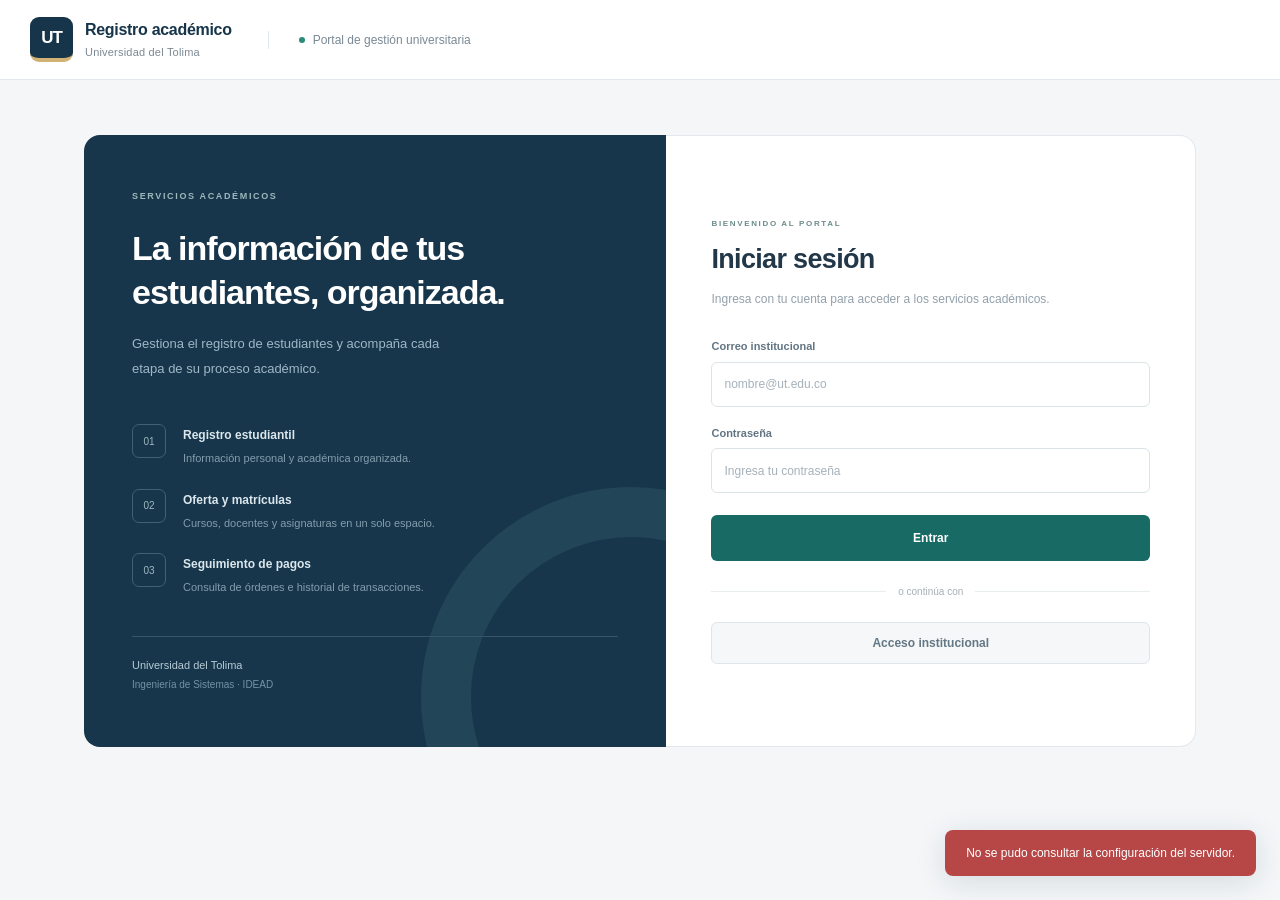
==== taller4-api/public/app/index.html @ c236e594 "new: tutoria 5" ====
<!doctype html>
<html lang="es">
<head>
<meta charset="utf-8">
<meta name="viewport" content="width=device-width, initial-scale=1">
<title>Registro académico · Universidad del Tolima</title>
<link rel="stylesheet" href="styles.css">
</head>
<body>
<header>
  <a class="marca" href="/" aria-label="Registro académico, inicio"><span class="marca-simbolo" aria-hidden="true">UT</span><span><strong>Registro académico</strong><small>Universidad del Tolima</small></span></a>
  <div class="cabecera-seccion"><span class="cabecera-indicador"></span> Portal de gestión universitaria</div>
  <div class="cuenta"><span class="quien" id="quien"></span><button class="b gris" id="salir" style="display:none">Salir</button></div>
</header>
<main id="main"></main>
<div id="toast" role="status" aria-live="polite"></div>
<div id="modal" role="dialog" aria-modal="true" aria-label="Formulario"><div class="box" id="box"></div></div>

<script src="app.js" defer></script>
</body>
</html>
---- taller4-api/public/app/styles.css ----
:root{--azul:#16354a;--azul2:#176b64;--gris:#f4f6f8;--borde:#e2e8ed;--rojo:#b74747;--verde:#277b60;--texto:#223748;--muted:#748390;--sidebar:244px}
*{box-sizing:border-box}body{margin:0;background:var(--gris);color:var(--texto);font-family:"Segoe UI",Arial,sans-serif;font-size:14px;line-height:1.5}button,input,select{font:inherit}button{cursor:pointer}button,a,input,select{ -webkit-tap-highlight-color:transparent}button:focus-visible,a:focus-visible,input:focus-visible,select:focus-visible{outline:3px solid #77b8b1;outline-offset:3px}button:disabled{opacity:.5;cursor:wait}svg{width:21px;height:21px;flex-shrink:0}h1,h2,h3,p{margin-top:0}h1,h2,h3{line-height:1.25;letter-spacing:-.025em}h2{font-size:20px;font-weight:650}small{font-size:12px}
header{height:80px;background:#fff;border-bottom:1px solid var(--borde);display:flex;align-items:center;padding:0 30px;gap:36px;position:relative;z-index:5}.marca{display:flex;align-items:center;gap:12px;text-decoration:none;color:var(--azul);flex-shrink:0}.marca-simbolo{width:43px;height:45px;background:var(--azul);color:#fff;display:grid;place-items:center;border-radius:9px;font-size:17px;font-weight:750;letter-spacing:-1px;border-bottom:4px solid #d2b274}.marca strong,.marca small{display:block}.marca strong{font-size:16px;letter-spacing:-.3px}.marca small{font-size:11px;color:#7b8894;letter-spacing:.2px;margin-top:2px}.cabecera-seccion{font-size:12px;color:#7a8995;border-left:1px solid var(--borde);padding-left:30px;display:flex;align-items:center;gap:8px}.cabecera-indicador{height:6px;width:6px;border-radius:50%;background:#2c8a77}.cuenta{display:flex;align-items:center;gap:20px;margin-left:auto}.quien{display:flex;align-items:center;gap:10px;font-size:12px}.quien strong,.quien small{display:block}.quien small{color:#87939c;font-size:11px}.avatar-cuenta{display:grid;place-items:center;background:#e8f0ef;color:var(--azul2);width:36px;height:36px;border-radius:50%;font-size:14px;font-weight:700}#salir{background:transparent;border:1px solid var(--borde);color:#687783;padding:7px 12px;font-size:12px}
main{max-width:1160px;margin:55px auto;padding:0 24px;display:grid;grid-template-columns:1.1fr 1fr;align-items:stretch}.autenticado header{position:sticky;top:0}.autenticado main{max-width:none;padding:0;margin:0;display:block}.barra-lateral{position:fixed;top:80px;bottom:0;left:0;width:var(--sidebar);background:#17364b;color:#c7d4dd;padding:32px 18px;display:flex;flex-direction:column;z-index:3}.nav-titulo{font-size:9px;font-weight:700;letter-spacing:1.5px;color:#8fa5b4;margin:0 16px 18px}nav{display:flex;flex-direction:column;gap:5px}nav button{display:flex;align-items:center;gap:13px;text-align:left;padding:13px 15px;border:0;border-radius:7px;background:transparent;color:#b9cbd7;font-size:13px;transition:background .15s}nav button:hover{background:#20475d;color:#fff}nav button.on{background:#2d575f;color:#fff;font-weight:600}nav button.on svg{color:#8bd0bf}nav button i{width:5px;height:5px;border-radius:50%;background:#91d3bf;margin-left:auto}.lateral-pie{margin: auto 14px 0;border-top:1px solid #355164;padding-top:25px}.lateral-emblema{display:grid;place-items:center;width:33px;height:33px;border:1px solid #54717e;border-radius:7px;color:#a7c5cd;font-size:11px;font-weight:700;margin-bottom:13px}.lateral-pie strong{display:block;font-size:12px;color:#dce6ec}.lateral-pie p{font-size:11px;color:#91a8b7;line-height:1.8;margin:6px 0 20px}.lateral-pie small{font-size:10px;color:#7f99aa}.contenido{margin-left:var(--sidebar);padding:30px 38px 0;max-width:1800px;min-width:0}.ruta-pagina{font-size:11px;color:#85949e;margin-bottom:25px}.ruta-pagina span{margin:0 10px;color:#b9c3ca}.encabezado-pagina{display:flex;justify-content:space-between;align-items:center;gap:18px;margin-bottom:28px}.eyebrow{font-size:9px;font-weight:750;letter-spacing:1.65px;color:#738d90;display:block;margin-bottom:9px}.encabezado-pagina h1{font-size:29px;letter-spacing:-.9px;margin-bottom:9px;font-weight:650}.encabezado-pagina p{font-size:12px;color:#82909b;margin:0}.etiqueta-acceso{display:flex;align-items:center;gap:7px;border:1px solid #dde8e5;background:#edf5f2;color:#4b7b6b;border-radius:20px;padding:7px 11px;font-size:10px;white-space:nowrap}.etiqueta-acceso svg{width:14px;height:14px}footer{display:flex;justify-content:space-between;border-top:1px solid var(--borde);padding:20px 0;color:#9aa7af;font-size:10px;margin-top:32px}
.card{background:#fff;border:1px solid var(--borde);border-radius:11px;padding:25px;margin-bottom:20px;box-shadow:0 3px 10px #1e354904}.der{display:flex;justify-content:space-between;align-items:center;gap:20px;margin-bottom:18px}.der h2{margin:0}.nota{font-size:12px;color:#86949f;line-height:1.7;margin-top:8px;margin-bottom:0}button.b{border:1px solid transparent;padding:10px 16px;border-radius:6px;background:var(--azul2);color:white;font-size:12px;font-weight:600;transition:filter .15s}button.b:hover{filter:brightness(.95)}button.b.gris{background:#f5f7f8;border-color:#dfe6eb;color:#647784}button.b.rojo{background:#fff3f2;color:#b55050;border-color:#f2dedd}input,select{display:block;width:100%;border:1px solid #dce4e8;border-radius:6px;background:#fff;color:#304b5d;min-height:42px;padding:10px 12px;font-size:12px;transition:border-color .15s}input::placeholder{color:#a6b1ba}input:focus,select:focus{border-color:#68a69b}.campo{margin-bottom:17px}.campo label,.filtros label{display:block;font-size:11px;font-weight:600;color:#627583;margin-bottom:7px}.filtros{display:flex;flex-wrap:wrap;gap:12px;align-items:end;margin-bottom:20px}.filtros>div{flex:0 1 190px;min-width:130px}.scroll{max-width:100%;overflow-x:auto}table{width:100%;border-collapse:collapse;font-size:12px;white-space:normal}th{background:#f6f8fa;color:#7b8d9b;font-size:9px;text-transform:uppercase;letter-spacing:.65px;text-align:left;padding:15px 18px;font-weight:650;border-bottom:1px solid var(--borde);white-space:nowrap}td{padding:19px 18px;border-bottom:1px solid #edf1f4;vertical-align:middle}tr:last-child td{border-bottom:0}tr:hover td{background:#fbfcfd}td button.b{padding:6px 10px;font-size:10px}.tag{display:inline-flex;align-items:center;gap:5px;border-radius:20px;padding:4px 9px;font-size:9px;letter-spacing:.15px;font-weight:650;background:#edf1f4;color:#72808b;white-space:nowrap}.tag:before{content:"";width:4px;height:4px;border-radius:50%;background:currentColor}.tag.ABIERTO,.tag.ACTIVA,.tag.ACTIVO,.tag.APROBADO{background:#eaf5ef;color:#388269}.tag.CERRADO,.tag.CANCELADA,.tag.RECHAZADO{background:#fceeed;color:#b2615e}.tag.PENDIENTE{background:#fff5df;color:#9f7925}.tag.REEMBOLSADO{background:#f0eaf9;color:#8165a7}.vacio{padding:50px 25px;color:#7d909c;font-size:12px;text-align:center}.vacio strong{color:#456173;font-size:14px}.vacio p{margin:8px 0 0}.paginacion{display:flex;gap:14px;align-items:center;justify-content:flex-end;margin-top:20px;font-size:11px;color:#80909c}.resumen{display:flex;gap:15px;flex-wrap:wrap}.resumen .card{flex:1;min-width:180px}
.registro-resumen{display:grid;grid-template-columns:280px 1fr;gap:20px;margin-bottom:24px}.resumen-principal{display:flex;align-items:center;gap:20px;background:white;border:1px solid var(--borde);border-radius:10px;padding:24px}.resumen-icono{height:50px;width:50px;border-radius:12px;background:#eaf3f1;color:#498e81;display:grid;place-items:center;flex-shrink:0}.resumen-icono svg{width:25px;height:25px}.resumen-principal>div>span{font-size:11px;color:#82909b}.resumen-principal strong{display:block;font-size:31px;color:#25475a;font-weight:650;line-height:1.3;margin:3px 0}.resumen-principal small{font-size:9px;color:#9ba8b0}.registro-ayuda{padding:25px 30px;border:1px solid #dce9e4;border-radius:10px;background:#edf4f0;position:relative;overflow:hidden}.registro-ayuda:after{content:"";width:140px;height:140px;position:absolute;right:-30px;top:22px;border:20px solid #e1ece6;border-radius:50%;pointer-events:none}.registro-ayuda .eyebrow{color:#7f9a8c;font-size:8px}.registro-ayuda h3{font-size:17px;font-weight:600;color:#416454;margin:8px 0}.registro-ayuda p{font-size:11px;color:#7e988b;position:relative;z-index:1;margin:0;max-width:85%}.directorio{padding:0;overflow:hidden}.directorio>.der{padding:25px 25px 20px;margin:0}.directorio h2{font-size:17px}.directorio .nota{font-size:11px}.filtros-directorio{background:#fcfdfd;padding:18px 25px;border-top:1px solid #edf1f4;border-bottom:1px solid #edf1f4;margin:0}.filtros-directorio>div{flex:0 1 360px}.filtros-directorio input{background:#fff;min-width:250px}.directorio .paginacion{margin:0;padding:18px 25px;border-top:1px solid var(--borde)}.persona{display:flex;align-items:center;gap:11px;min-width:220px}.avatar-estudiante{width:35px;height:35px;display:grid;place-items:center;border-radius:50%;background:#eef2f8;color:#687d9c;font-size:11px;font-weight:600;flex-shrink:0}.persona strong{display:block;font-size:12px;font-weight:600;color:#3b5264}.persona small{display:block;font-size:10px;color:#9aa6af;margin-top:4px}.documento{color:#7a8c98;font-size:11px}.programa{color:#667e90;font-size:11px}.acciones-columna{width:100px}
.bienvenida-login{background:#17364b;border-radius:16px 0 0 16px;padding:55px 48px;color:white;position:relative;overflow:hidden;display:flex;flex-direction:column;justify-content:center}.bienvenida-login:after{content:"";position:absolute;width:320px;height:320px;border:50px solid #224557;border-radius:50%;right:-175px;bottom:-160px;pointer-events:none}.bienvenida-login .eyebrow{color:#9bb8ba;margin-bottom:22px}.bienvenida-login h1{font-size:34px;line-height:1.3;font-weight:600;letter-spacing:-1px;margin-bottom:18px}.bienvenida-login>p{font-size:13px;color:#9fb7c7;line-height:1.9;max-width:340px}.login-servicios{display:flex;flex-direction:column;gap:22px;margin:30px 0 40px}.login-servicios>div{display:flex;gap:17px}.login-servicios>div>span{border:1px solid #406171;color:#9bb9c1;border-radius:7px;width:34px;height:34px;display:grid;place-items:center;font-size:10px;flex-shrink:0}.login-servicios strong{font-size:12px;font-weight:600;color:#dbe7ed}.login-servicios p{font-size:11px;color:#829ead;margin:5px 0 0}.login-pie{border-top:1px solid #365568;padding-top:20px;color:#b7cbd6;font-size:11px;position:relative;z-index:1}.login-pie span{display:block;color:#7492a4;font-size:10px;margin-top:4px}.login{padding:55px 45px;border-radius:0 16px 16px 0;border:1px solid var(--borde);border-left:0;margin:0;box-shadow:none;display:flex;flex-direction:column;justify-content:center;min-width:0}.login h2{font-size:27px;font-weight:650;margin:4px 0 12px!important}.login-descripcion{color:#93a0ab;font-size:12px;line-height:1.8;margin-bottom:28px}.login .eyebrow{color:#6d8c8b;font-size:8px}.login .campo{margin-bottom:18px}.login input{height:45px}.login #entrar{padding:13px!important;font-size:12px;margin-top:4px}.login #institucional{width:100%;padding:11px}.separador-login{display:flex;align-items:center;gap:12px;color:#a5b0b8;font-size:10px;margin:23px 0}.separador-login:before,.separador-login:after{content:"";height:1px;flex:1;background:#e8edf0}.demo-label{margin:24px 0 8px;color:#a4afb8;font-size:9px}.rapido{display:flex;gap:7px;flex-wrap:wrap}.rapido button.b{padding:5px 10px;font-size:9px;background:#f8f9fb;border-color:#e5eaee;font-weight:400}
#toast{position:fixed;bottom:24px;right:24px;padding:14px 21px;border-radius:8px;color:white;display:none;max-width:410px;z-index:50;font-size:12px;box-shadow:0 6px 30px #17364b22}#modal{position:fixed;inset:0;background:#102c44a6;backdrop-filter:blur(3px);display:none;align-items:center;justify-content:center;z-index:40;padding:20px}#modal .box{background:#fff;border-radius:13px;padding:30px;width:min(480px,100%);max-height:90vh;overflow:auto;box-shadow:0 20px 80px #0d243533}#modal .box.form-registro{width:min(660px,100%)}#modal h3{font-size:23px;font-weight:650;margin:0 0 10px}.modal-encabezado{padding-bottom:22px;margin-bottom:20px;border-bottom:1px solid #edf1f4}.modal-acciones{border-top:1px solid #edf1f4;padding-top:20px}.form-registro .campos-formulario{display:grid;grid-template-columns:1fr 1fr;gap:0 20px}.form-registro .campo:last-child{grid-column:1/-1}
@media(min-width:1600px){.contenido{padding-left:55px;padding-right:55px}}@media(max-width:1100px){:root{--sidebar:210px}.cabecera-seccion{display:none}.contenido{padding:27px 24px 0}.registro-resumen{grid-template-columns:245px 1fr}.registro-ayuda{padding:23px}.bienvenida-login{padding:40px 30px}.login{padding:45px 35px}.bienvenida-login h1{font-size:29px}}
@media(max-width:800px){header{height:72px;padding:0 20px;gap:15px}.marca strong{font-size:14px}.marca small{font-size:10px}.marca-simbolo{width:37px;height:40px;font-size:15px}.autenticado .barra-lateral{position:relative;top:auto;bottom:auto;width:auto;padding:10px 12px;display:block}.nav-titulo,.lateral-pie{display:none}nav{flex-direction:row;overflow-x:auto;gap:5px;scrollbar-width:thin}nav button{flex-shrink:0;padding:10px 12px;font-size:11px;gap:8px}nav button svg{width:16px;height:16px}nav button i{display:none}.contenido{margin-left:0;padding:24px 20px 0}.quien strong{max-width:140px;overflow:hidden;text-overflow:ellipsis;white-space:nowrap}.encabezado-pagina h1{font-size:25px}.registro-resumen{grid-template-columns:230px 1fr}.registro-ayuda{padding:22px}.registro-ayuda h3{font-size:15px}.etiqueta-acceso{display:none}main{margin:30px auto;padding:0 20px}.bienvenida-login{padding:35px 28px}.bienvenida-login h1{font-size:25px}.login{padding:35px 28px}.login-servicios{gap:16px;margin:20px 0 30px}.login-servicios p{font-size:10px}.bienvenida-login>p{font-size:12px}}
@media(max-width:600px){header{height:72px;padding:0 15px}.cuenta{gap:10px}.avatar-cuenta{display:none}.quien strong{max-width:105px;font-size:10px}.quien small{font-size:9px}#salir{padding:5px 7px;font-size:10px}.marca{gap:8px}.marca strong{font-size:12px}.marca small{font-size:8px}.marca-simbolo{width:32px;height:36px;font-size:13px}.contenido{padding:20px 14px 0}.ruta-pagina{margin-bottom:19px;font-size:10px}.encabezado-pagina{margin-bottom:21px}.encabezado-pagina h1{font-size:24px}.encabezado-pagina p{font-size:11px;line-height:1.8}.registro-resumen{grid-template-columns:1fr;gap:12px;margin-bottom:17px}.resumen-principal{padding:18px 22px}.resumen-principal strong{font-size:27px}.registro-ayuda{padding:20px 22px}.registro-ayuda p{max-width:90%}.card{padding:18px}.directorio{padding:0}.directorio>.der{padding:20px;align-items:flex-start;flex-direction:column;gap:15px}.directorio>.der button{width:100%}.filtros-directorio{padding:16px 20px;gap:10px}.filtros-directorio>div{flex:1;min-width:0}.filtros-directorio input{min-width:0}.filtros-directorio button{padding:10px}.directorio th,.directorio td{padding:14px 16px}.der{flex-wrap:wrap}.filtros{gap:10px}.filtros>div{flex:1 1 130px}.paginacion{justify-content:center;gap:10px}footer{font-size:9px;gap:10px;flex-wrap:wrap}main{display:block;margin:24px auto;padding:0 16px}.bienvenida-login{display:none}.login{padding:32px 26px;border:1px solid var(--borde);border-radius:12px;max-width:440px;margin:auto;min-height:570px}.login h2{font-size:25px!important}.login-descripcion{margin-bottom:24px}.form-registro .campos-formulario{grid-template-columns:1fr;gap:0}#modal{padding:14px}#modal .box{padding:23px;max-height:94vh}#modal h3{font-size:21px}#toast{left:14px;right:14px;bottom:14px;max-width:none}.tabla-estudiantes{min-width:680px}}
.registro-ayuda>h3,.registro-ayuda>.eyebrow{position:relative;z-index:1}.registro-ayuda:after{opacity:.65}
@media(prefers-reduced-motion:reduce){*{transition:none!important;scroll-behavior:auto!important}}
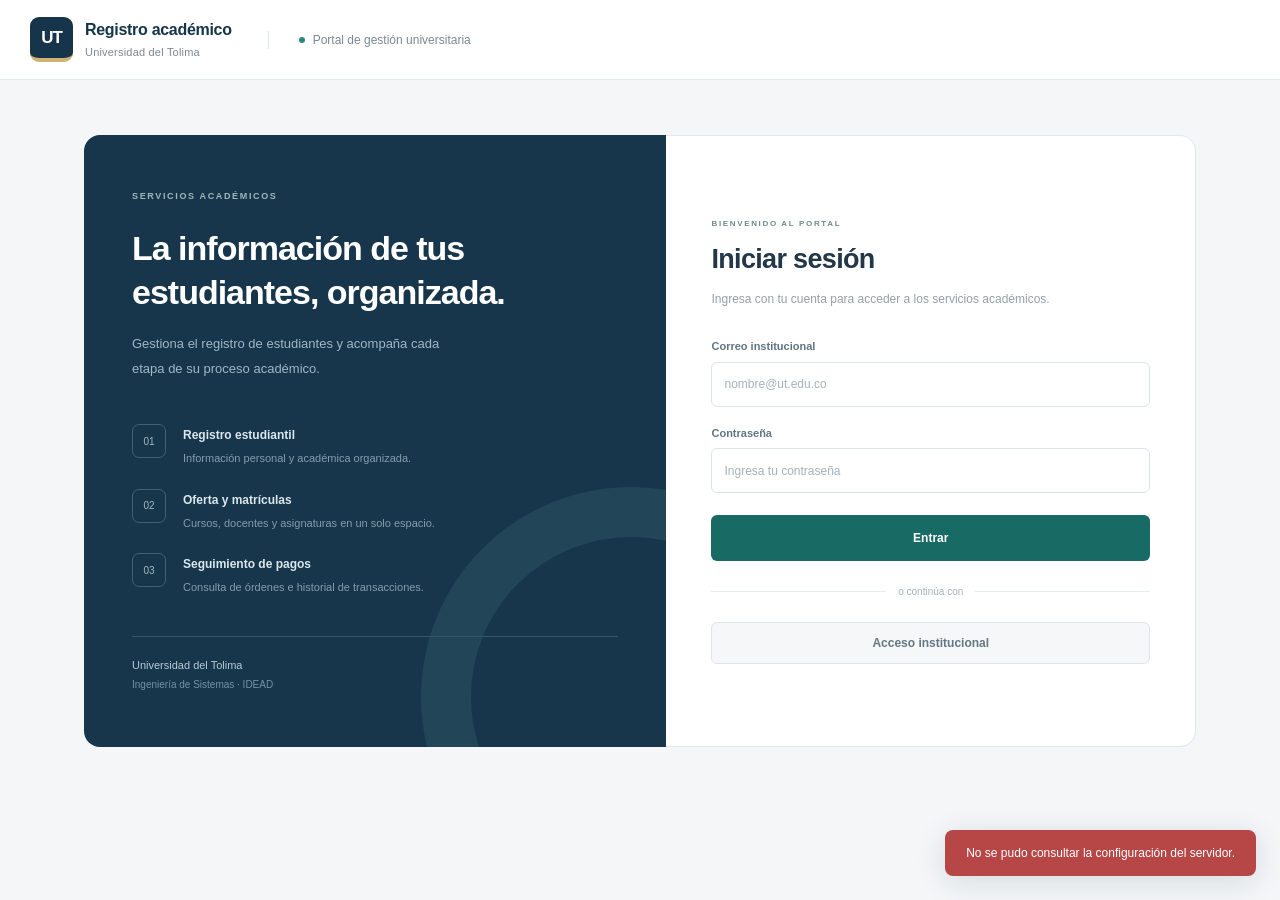
==== commit 544ef985: "final" ====
--- a/taller4-api/public/app/index.html
+++ b/taller4-api/public/app/index.html
@@ -16,6 +16,7 @@
 <div id="toast" role="status" aria-live="polite"></div>
 <div id="modal" role="dialog" aria-modal="true" aria-label="Formulario"><div class="box" id="box"></div></div>
 
+<script src="https://sdk.mercadopago.com/js/v2" defer></script>
 <script src="app.js" defer></script>
 </body>
 </html>
